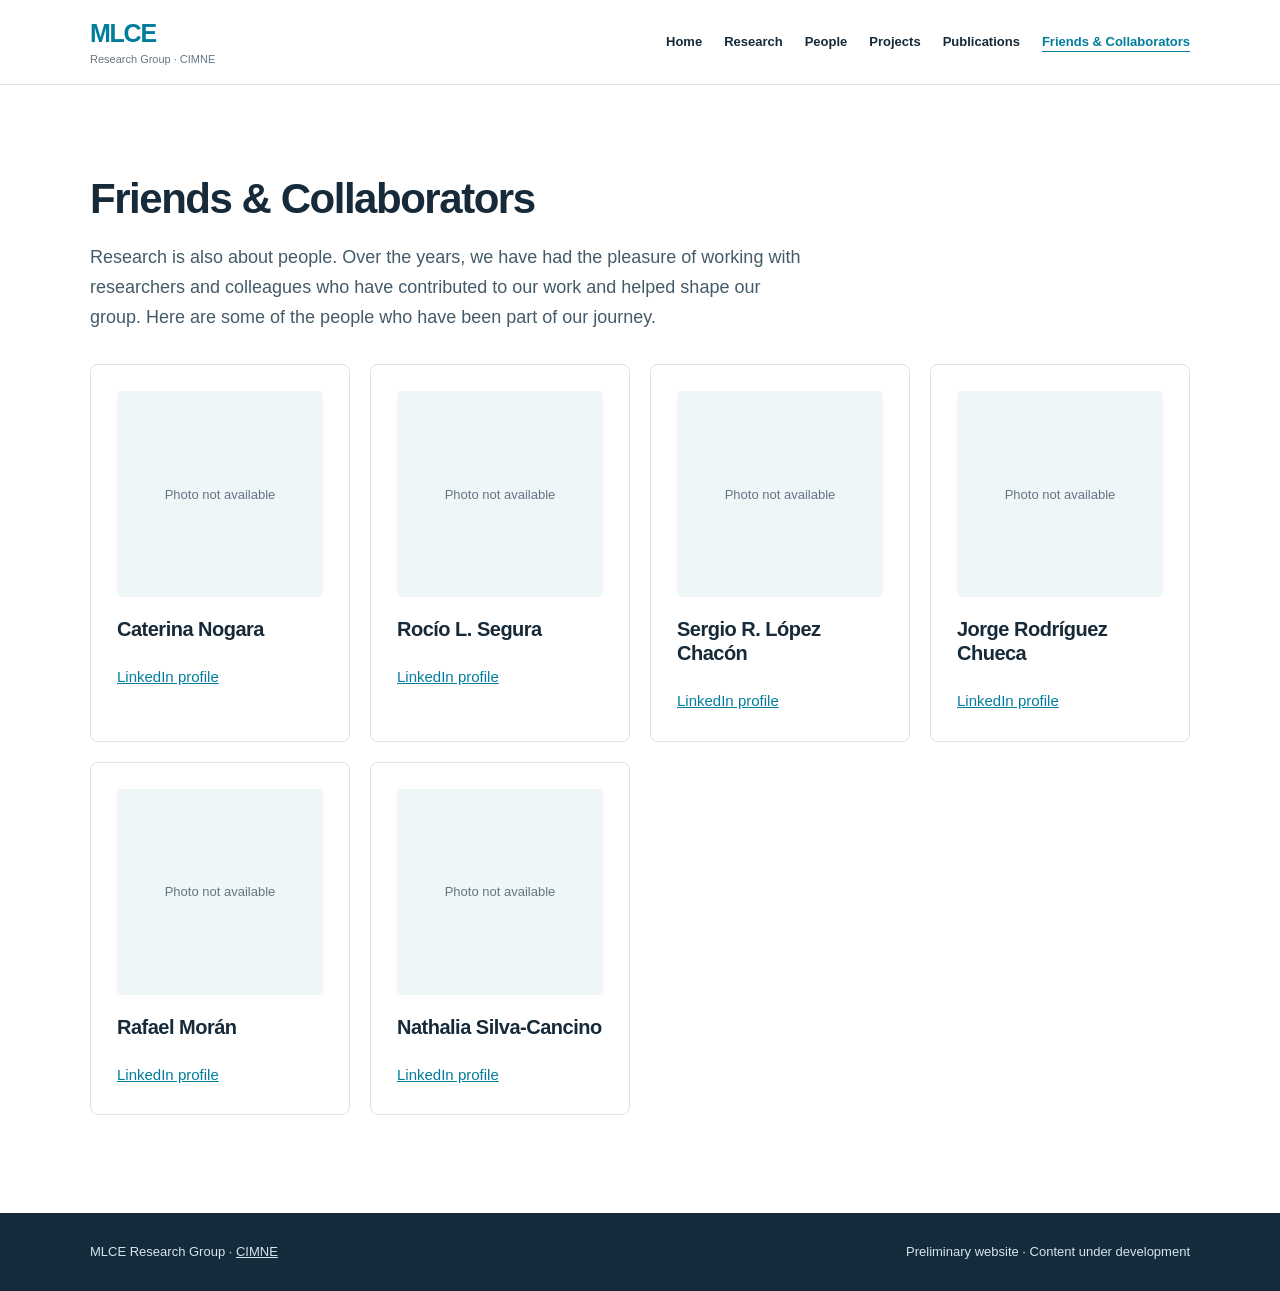
==== friends.html @ 8c014543 "Restructure MLCE website into six static pages" ====
<!DOCTYPE html>
<html lang="en">
  <head>
    <meta charset="UTF-8">
    <meta name="viewport" content="width=device-width, initial-scale=1">
    <meta name="description" content="Machine Learning in Civil Engineering (MLCE) research group at CIMNE. Numerical Modelling, Machine Learning & Artificial Intelligence.">
    <title>Friends &amp; Collaborators | MLCE | CIMNE Research Group</title>
    <link rel="stylesheet" href="styles.css">
  </head>
  <body>
    <a class="skip-link" href="#main-content">Skip to content</a>
    <header class="site-header">
      <div class="container header-inner">
        <a href="index.html" class="brand" aria-label="MLCE home">
          <span class="brand-mark">MLCE</span>
          <span class="brand-affiliation">Research Group · CIMNE</span></a>
        <nav aria-label="Main navigation">
          <a href="index.html">Home</a>
          <a href="research.html">Research</a>
          <a href="people.html">People</a>
          <a href="projects.html">Projects</a>
          <a href="publications.html">Publications</a>
          <a href="friends.html" aria-current="page">Friends &amp; Collaborators</a>
        </nav>
      </div>
    </header>
    <main id="main-content" tabindex="-1">
      <section id="friends" class="section container">
        <h1 class="page-title">Friends &amp; Collaborators</h1>
        <p class="intro">Research is also about people. Over the years, we have had the pleasure of working with researchers and colleagues who have contributed to our work and helped shape our group. Here are some of the people who have been part of our journey.</p>
        <div class="people-grid">
          <article class="person-card">
            <div class="person-photo-placeholder">Photo not available</div>
            <h2>Caterina Nogara</h2>
            <a href="https://www.linkedin.com/in/caterina-nogara/" aria-label="LinkedIn profile of Caterina Nogara">LinkedIn profile</a>
          </article>
          <article class="person-card">
            <div class="person-photo-placeholder">Photo not available</div>
            <h2>Rocío L. Segura</h2>
            <a href="https://www.linkedin.com/in/rocio-lilen-segura-9433b287/" aria-label="LinkedIn profile of Rocío L. Segura">LinkedIn profile</a>
          </article>
          <article class="person-card">
            <div class="person-photo-placeholder">Photo not available</div>
            <h2>Sergio R. López Chacón</h2>
            <a href="https://www.linkedin.com/in/sergiolopezchacon/?isSelfProfile=false" aria-label="LinkedIn profile of Sergio R. López Chacón">LinkedIn profile</a>
          </article>
          <article class="person-card">
            <div class="person-photo-placeholder">Photo not available</div>
            <h2>Jorge Rodríguez Chueca</h2>
            <a href="https://www.linkedin.com/in/jorge-rodr%C3%ADguez-chueca-48218866/" aria-label="LinkedIn profile of Jorge Rodríguez Chueca">LinkedIn profile</a>
          </article>
          <article class="person-card">
            <div class="person-photo-placeholder">Photo not available</div>
            <h2>Rafael Morán</h2>
            <a href="https://www.linkedin.com/in/rafamoran/" aria-label="LinkedIn profile of Rafael Morán">LinkedIn profile</a>
          </article>
          <article class="person-card">
            <div class="person-photo-placeholder">Photo not available</div>
            <h2>Nathalia Silva-Cancino</h2>
            <a href="https://www.linkedin.com/in/nathalia-silvac992/" aria-label="LinkedIn profile of Nathalia Silva-Cancino">LinkedIn profile</a>
          </article>
        </div>
      </section>
    </main>
    <footer class="footer">
      <div class="container footer-inner">
        <span>MLCE Research Group · <a href="https://cimne.com/" target="_blank" rel="noopener noreferrer">CIMNE</a></span>
        <span>Preliminary website · Content under development</span>
      </div>
    </footer>
  </body>
</html>
---- styles.css ----
:root {
  --ink: #162a39;
  --muted: #647683;
  --blue: #007d9d;
  --pale: #eef6f8;
  --line: #d9e3e8;
  --max: 1100px;
  --anchor-offset: 90px;
}

* {
  box-sizing: border-box;
}

html {
  scroll-behavior: smooth;
}

/* Keep fragment targets clear of the sticky header at each breakpoint. */
main[id],
section[id] {
  scroll-margin-top: var(--anchor-offset);
}

body {
  min-height: 100vh;
  display: flex;
  flex-direction: column;
  margin: 0;
  font-family: Inter, Arial, Helvetica, sans-serif;
  line-height: 1.65;
  color: var(--ink);
  background: #fff;
}

a {
  color: inherit;
}

main {
  flex: 1;
}

nav a[aria-current="page"] {
  color: var(--blue);
  text-decoration: underline;
  text-underline-offset: 5px;
}

nav a:focus-visible {
  outline: 2px solid var(--blue);
  outline-offset: 3px;
}

.container {
  width: min(var(--max), calc(100% - 48px));
  margin: auto;
}

.site-header {
  background: white;
  border-bottom: 1px solid var(--line);
  position: sticky;
  top: 0;
  z-index: 10;
}

.header-inner {
  min-height: 84px;
  display: flex;
  align-items: center;
  justify-content: space-between;
  gap: 26px;
}

.brand {
  text-decoration: none;
  display: flex;
  flex-direction: column;
  line-height: 1.2;
}

.brand-mark {
  font-size: 25px;
  font-weight: 800;
  letter-spacing: -.05em;
  color: var(--blue);
}

.brand-affiliation {
  font-size: 11px;
  color: var(--muted);
  margin-top: 5px;
}

nav {
  display: flex;
  flex-wrap: wrap;
  gap: 22px;
}

nav a {
  text-decoration: none;
  font-weight: 600;
  font-size: 13px;
}

nav a:hover,
.footer a:hover {
  color: var(--blue);
}

.hero {
  padding: 116px 0 126px;
  background: linear-gradient(115deg, #e8f5f7 0%, #f7fbfc 65%, #fff 100%);
  border-bottom: 1px solid var(--line);
}

.eyebrow {
  font-size: 12px;
  letter-spacing: .15em;
  text-transform: uppercase;
  font-weight: 800;
  color: var(--blue);
  margin: 0 0 18px;
}

.hero h1 {
  font-size: clamp(40px, 6vw, 76px);
  line-height: 1.08;
  letter-spacing: -.055em;
  max-width: 850px;
  margin: 0 0 26px;
}

.subtitle {
  font-size: clamp(19px, 2.5vw, 25px);
  font-weight: 650;
  max-width: 900px;
  margin: 0 0 18px;
}

.hero-description {
  color: #445b69;
  font-size: 17px;
  max-width: 720px;
  margin: 0 0 30px;
}

.cta {
  display: inline-block;
  color: white;
  background: var(--blue);
  padding: 12px 22px;
  border-radius: 5px;
  text-decoration: none;
  font-weight: 700;
}

.cta:hover {
  background: #00637d;
}

.section {
  padding-top: 90px;
  padding-bottom: 98px;
}

.section-alt {
  background: #f6f9fa;
}

.section > h2,
.page-title {
  font-size: clamp(30px, 4vw, 42px);
  line-height: 1.15;
  letter-spacing: -.035em;
  margin: 0 0 20px;
}

.intro {
  max-width: 720px;
  font-size: 18px;
  color: #445b69;
  margin-bottom: 32px;
}

.cards {
  display: grid;
  grid-template-columns: repeat(3, minmax(0, 1fr));
  gap: 20px;
}

.card {
  border: 1px solid var(--line);
  border-radius: 8px;
  padding: 30px 26px;
  background: #fff;
  min-height: 238px;
}

.card-number {
  font-weight: 750;
  font-size: 12px;
  color: var(--blue);
}

.card h2,
.card h3 {
  font-size: 22px;
  letter-spacing: -.025em;
  line-height: 1.2;
  margin: 26px 0 12px;
}

.card p {
  font-size: 15px;
  color: #5a6b78;
  margin: 0;
}

.methods {
  padding: 26px 30px;
  background: var(--pale);
  border-left: 3px solid var(--blue);
  margin-top: 32px;
}

.methods p {
  color: #526675;
  margin: 6px 0 0;
}

.methods h2 {
  margin: 0;
  font-size: 18px;
}

.muted {
  color: var(--muted);
}

/* People: shared card layout for researchers and PhD students. */
.people-category {
  margin: 32px 0 20px;
  font-size: 22px;
}

.people-grid {
  display: grid;
  grid-template-columns: repeat(auto-fit, minmax(min(100%, 230px), 1fr));
  gap: 20px;
}

.person-card {
  padding: 26px;
  border: 1px solid var(--line);
  border-radius: 8px;
  background: #fff;
  overflow-wrap: anywhere;
}

.person-photo-placeholder {
  display: flex;
  align-items: center;
  justify-content: center;
  aspect-ratio: 1;
  border-radius: 5px;
  background: var(--pale);
  color: var(--muted);
  font-size: 13px;
}

.person-card h2,
.person-card h3,
.person-card h4 {
  margin: 20px 0 8px;
  font-size: 20px;
  line-height: 1.2;
  letter-spacing: -.025em;
}

.person-card p {
  margin: 0;
  color: var(--muted);
  font-size: 15px;
}

.person-card a {
  display: inline-block;
  margin-top: 16px;
  color: var(--blue);
  font-size: 15px;
}

.person-card a:focus-visible {
  outline: 2px solid var(--blue);
  outline-offset: 3px;
}

/* Projects reuse the shared card styles and mobile grid breakpoint. */
.projects-grid {
  grid-template-columns: repeat(2, minmax(0, 1fr));
}

.project-card {
  overflow-wrap: anywhere;
}

.project-card h2 {
  margin-top: 0;
  color: var(--blue);
}

.project-card .project-meta {
  font-size: 13px;
}

.project-card h3 {
  margin: 20px 0 12px;
  font-size: 18px;
  line-height: 1.35;
}

.project-card a {
  display: inline-block;
  margin-top: 16px;
  color: var(--blue);
  font-size: 15px;
}

.project-card a:focus-visible {
  outline: 2px solid var(--blue);
  outline-offset: 3px;
}

/* Publications remain a single, naturally wrapping list at every width. */
.publications-list {
  margin: 0;
  padding-left: 24px;
  overflow-wrap: anywhere;
}

.publications-list li {
  padding-left: 8px;
  margin-bottom: 28px;
}

.publications-list h2 {
  margin: 0 0 8px;
  font-size: 18px;
  line-height: 1.4;
}

.publications-list p {
  margin: 4px 0;
  color: var(--muted);
  font-size: 15px;
}

.publications-list a,
.publication-profiles a {
  color: var(--blue);
  text-underline-offset: 3px;
}

.publications-list a:focus-visible,
.publication-profiles a:focus-visible {
  outline: 2px solid var(--blue);
  outline-offset: 3px;
}

.publication-profiles {
  margin-top: 32px;
  overflow-wrap: anywhere;
}

.publication-profiles ul {
  padding-left: 24px;
}

.footer {
  background: #142b3b;
  color: #d5e5ec;
  padding: 28px 0;
  font-size: 13px;
}

.footer-inner {
  display: flex;
  justify-content: space-between;
  gap: 15px;
  flex-wrap: wrap;
}

.footer a {
  color: inherit;
}

@media (max-width: 760px) {
  :root {
    --anchor-offset: 180px;
  }

  .header-inner {
    padding: 15px 0;
    align-items: flex-start;
    flex-direction: column;
  }

  nav {
    gap: 12px 18px;
  }

  .hero {
    padding: 80px 0;
  }

  .cards {
    grid-template-columns: 1fr;
  }

  .card {
    min-height: auto;
  }

  .section {
    padding-top: 70px;
    padding-bottom: 75px;
  }
}

/* Allow extra space when the mobile navigation wraps onto more lines. */
@media (max-width: 360px) {
  :root {
    --anchor-offset: 220px;
  }
}

/* Reveal the bypass link when navigating with a keyboard. */
.skip-link {
  position: fixed;
  top: 8px;
  left: 8px;
  z-index: 20;
  padding: 10px 16px;
  color: #fff;
  background: var(--ink);
  border-radius: 5px;
  transform: translateY(calc(-100% - 16px));
}

.skip-link:focus {
  transform: translateY(0);
  outline: 2px solid var(--blue);
  outline-offset: 2px;
}

@media (prefers-reduced-motion: reduce) {
  html {
    scroll-behavior: auto;
  }
}
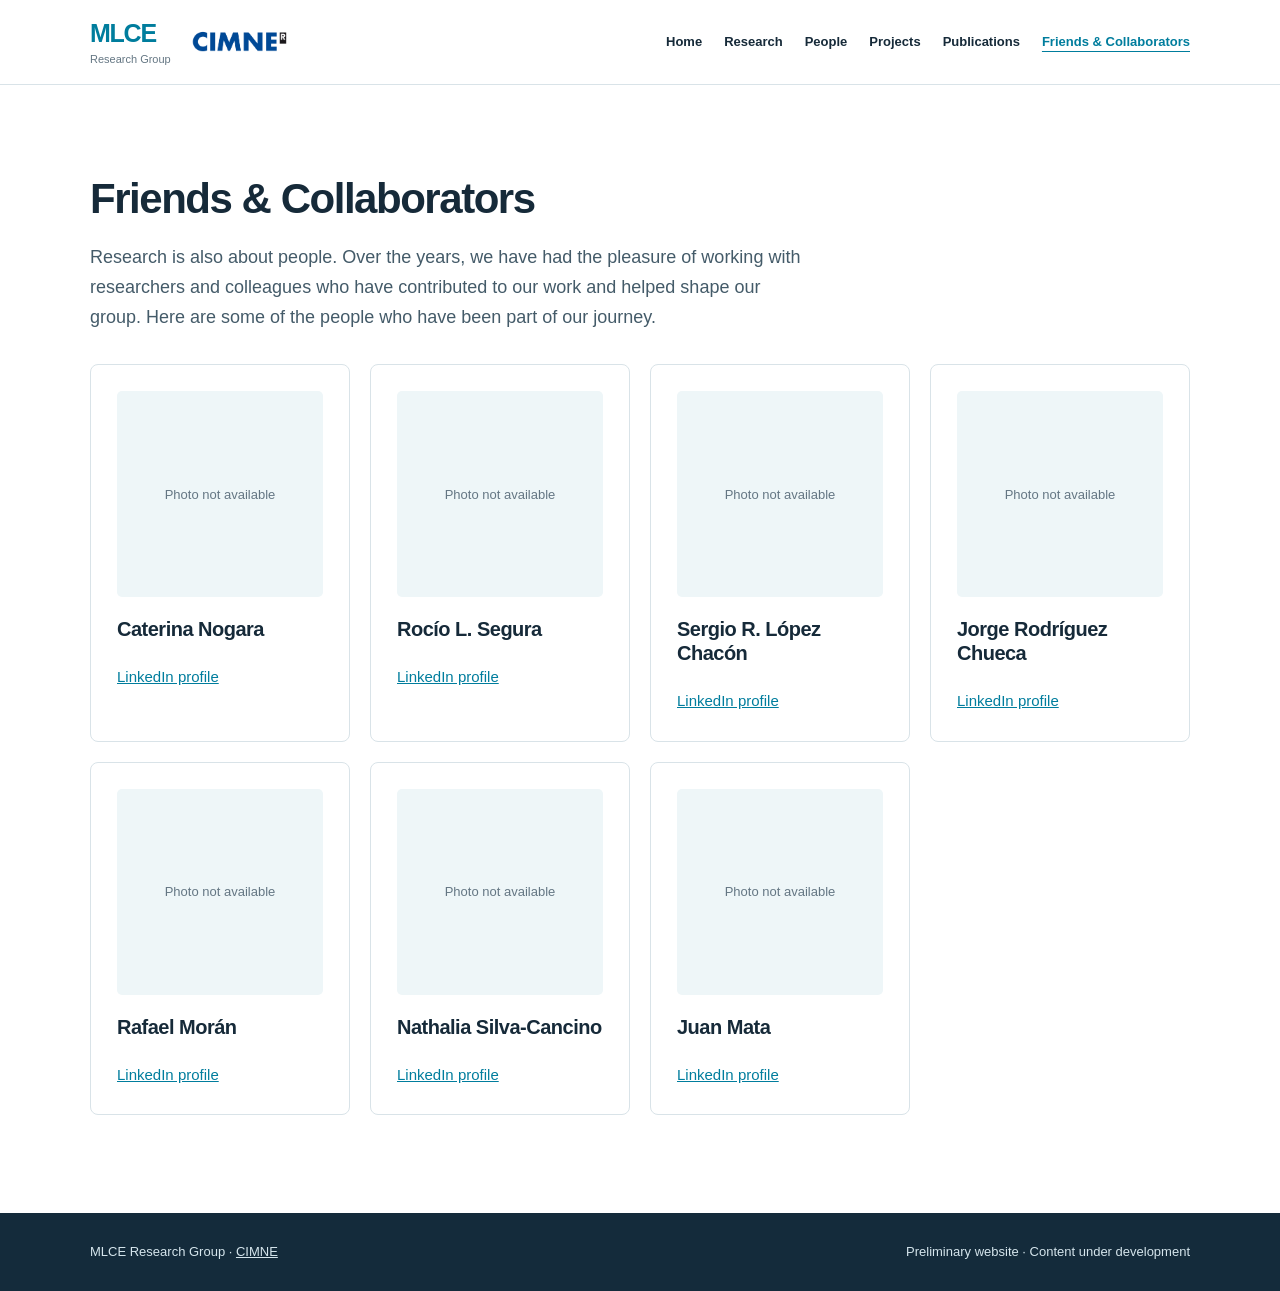
==== commit d6cc889a: "Update group portraits, membership and CIMNE branding" ====
--- a/friends.html
+++ b/friends.html
@@ -13,7 +13,9 @@
       <div class="container header-inner">
         <a href="index.html" class="brand" aria-label="MLCE home">
           <span class="brand-mark">MLCE</span>
-          <span class="brand-affiliation">Research Group · CIMNE</span></a>
+          <span class="brand-affiliation">Research Group</span>
+          <img class="brand-logo" src="assets/images/cimne-colour.png" alt="CIMNE" width="571" height="140">
+        </a>
         <nav aria-label="Main navigation">
           <a href="index.html">Home</a>
           <a href="research.html">Research</a>
@@ -59,6 +61,11 @@
             <h2>Nathalia Silva-Cancino</h2>
             <a href="https://www.linkedin.com/in/nathalia-silvac992/" aria-label="LinkedIn profile of Nathalia Silva-Cancino">LinkedIn profile</a>
           </article>
+          <article class="person-card">
+            <div class="person-photo-placeholder">Photo not available</div>
+            <h2>Juan Mata</h2>
+            <a href="https://www.linkedin.com/in/juanmata1/" aria-label="LinkedIn profile of Juan Mata">LinkedIn profile</a>
+          </article>
         </div>
       </section>
     </main>
--- a/styles.css
+++ b/styles.css
@@ -75,8 +75,10 @@
 
 .brand {
   text-decoration: none;
-  display: flex;
-  flex-direction: column;
+  display: grid;
+  grid-template-columns: max-content 100px;
+  column-gap: 18px;
+  flex-shrink: 0;
   line-height: 1.2;
 }
 
@@ -88,9 +90,19 @@
 }
 
 .brand-affiliation {
+  grid-column: 1;
   font-size: 11px;
   color: var(--muted);
   margin-top: 5px;
+}
+
+.brand-logo {
+  grid-column: 2;
+  grid-row: 1 / 3;
+  align-self: center;
+  display: block;
+  width: 100px;
+  height: auto;
 }
 
 nav {
@@ -248,7 +260,7 @@
 
 .people-grid {
   display: grid;
-  grid-template-columns: repeat(auto-fit, minmax(min(100%, 230px), 1fr));
+  grid-template-columns: repeat(auto-fill, minmax(min(100%, 230px), 1fr));
   gap: 20px;
 }
 
@@ -258,6 +270,37 @@
   border-radius: 8px;
   background: #fff;
   overflow-wrap: anywhere;
+}
+
+.person-photo {
+  display: block;
+  width: 100%;
+  height: auto;
+  aspect-ratio: 1;
+  object-fit: cover;
+  border-radius: 5px;
+}
+
+.person-photo-frame {
+  aspect-ratio: 1;
+  overflow: hidden;
+  border-radius: 5px;
+}
+
+.person-photo-zoom {
+  transform: scale(1.4);
+  transform-origin: 50% 25%;
+}
+
+/* Crop the supplied decorative borders within the shared square frame. */
+.person-photo-david {
+  transform: scale(1.32);
+  transform-origin: 28% 24%;
+}
+
+.person-photo-carmen {
+  transform: scale(1.32);
+  transform-origin: 30% 33%;
 }
 
 .person-photo-placeholder {
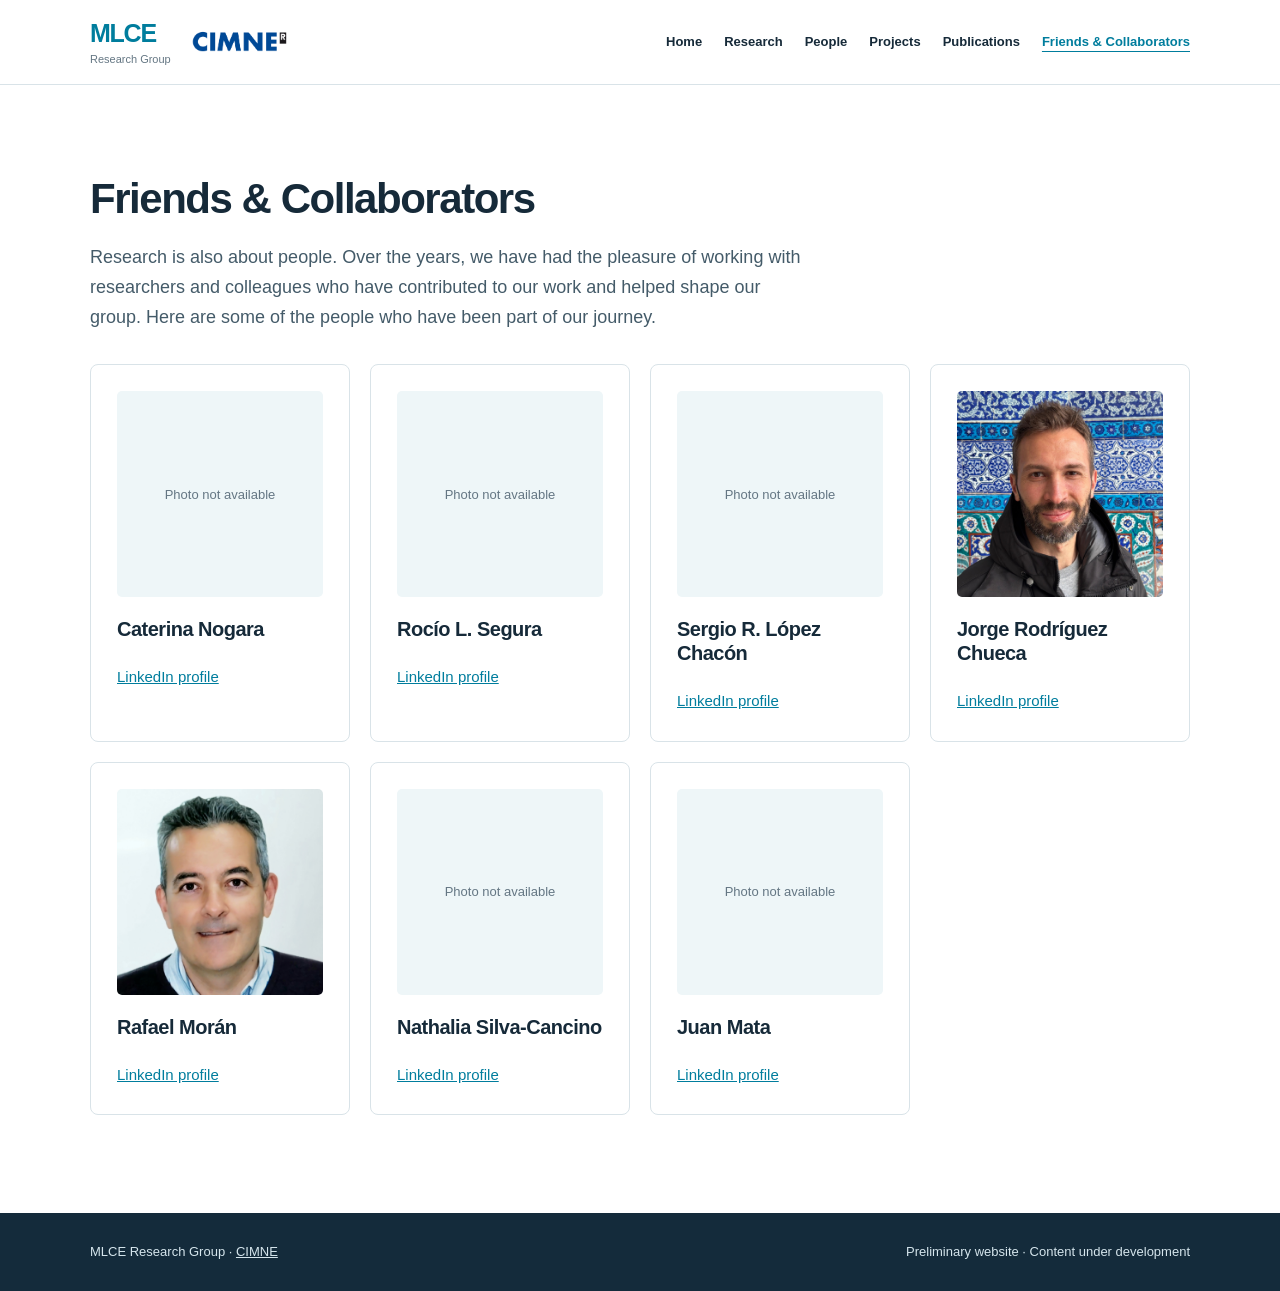
==== commit b193b137: "Add Jorge and Rafael collaborator photos" ====
--- a/friends.html
+++ b/friends.html
@@ -47,12 +47,12 @@
             <a href="https://www.linkedin.com/in/sergiolopezchacon/?isSelfProfile=false" aria-label="LinkedIn profile of Sergio R. López Chacón">LinkedIn profile</a>
           </article>
           <article class="person-card">
-            <div class="person-photo-placeholder">Photo not available</div>
+            <img class="person-photo" src="assets/images/JorgeRChueca.jpeg" alt="Jorge Rodríguez Chueca" width="3840" height="5120" loading="lazy">
             <h2>Jorge Rodríguez Chueca</h2>
             <a href="https://www.linkedin.com/in/jorge-rodr%C3%ADguez-chueca-48218866/" aria-label="LinkedIn profile of Jorge Rodríguez Chueca">LinkedIn profile</a>
           </article>
           <article class="person-card">
-            <div class="person-photo-placeholder">Photo not available</div>
+            <img class="person-photo person-photo-rafael" src="assets/images/RafaMoran.jpg" alt="Rafael Morán" width="1992" height="2656" loading="lazy">
             <h2>Rafael Morán</h2>
             <a href="https://www.linkedin.com/in/rafamoran/" aria-label="LinkedIn profile of Rafael Morán">LinkedIn profile</a>
           </article>
--- a/styles.css
+++ b/styles.css
@@ -279,6 +279,10 @@
   aspect-ratio: 1;
   object-fit: cover;
   border-radius: 5px;
+}
+
+.person-photo-rafael {
+  object-position: center 20%;
 }
 
 .person-photo-frame {
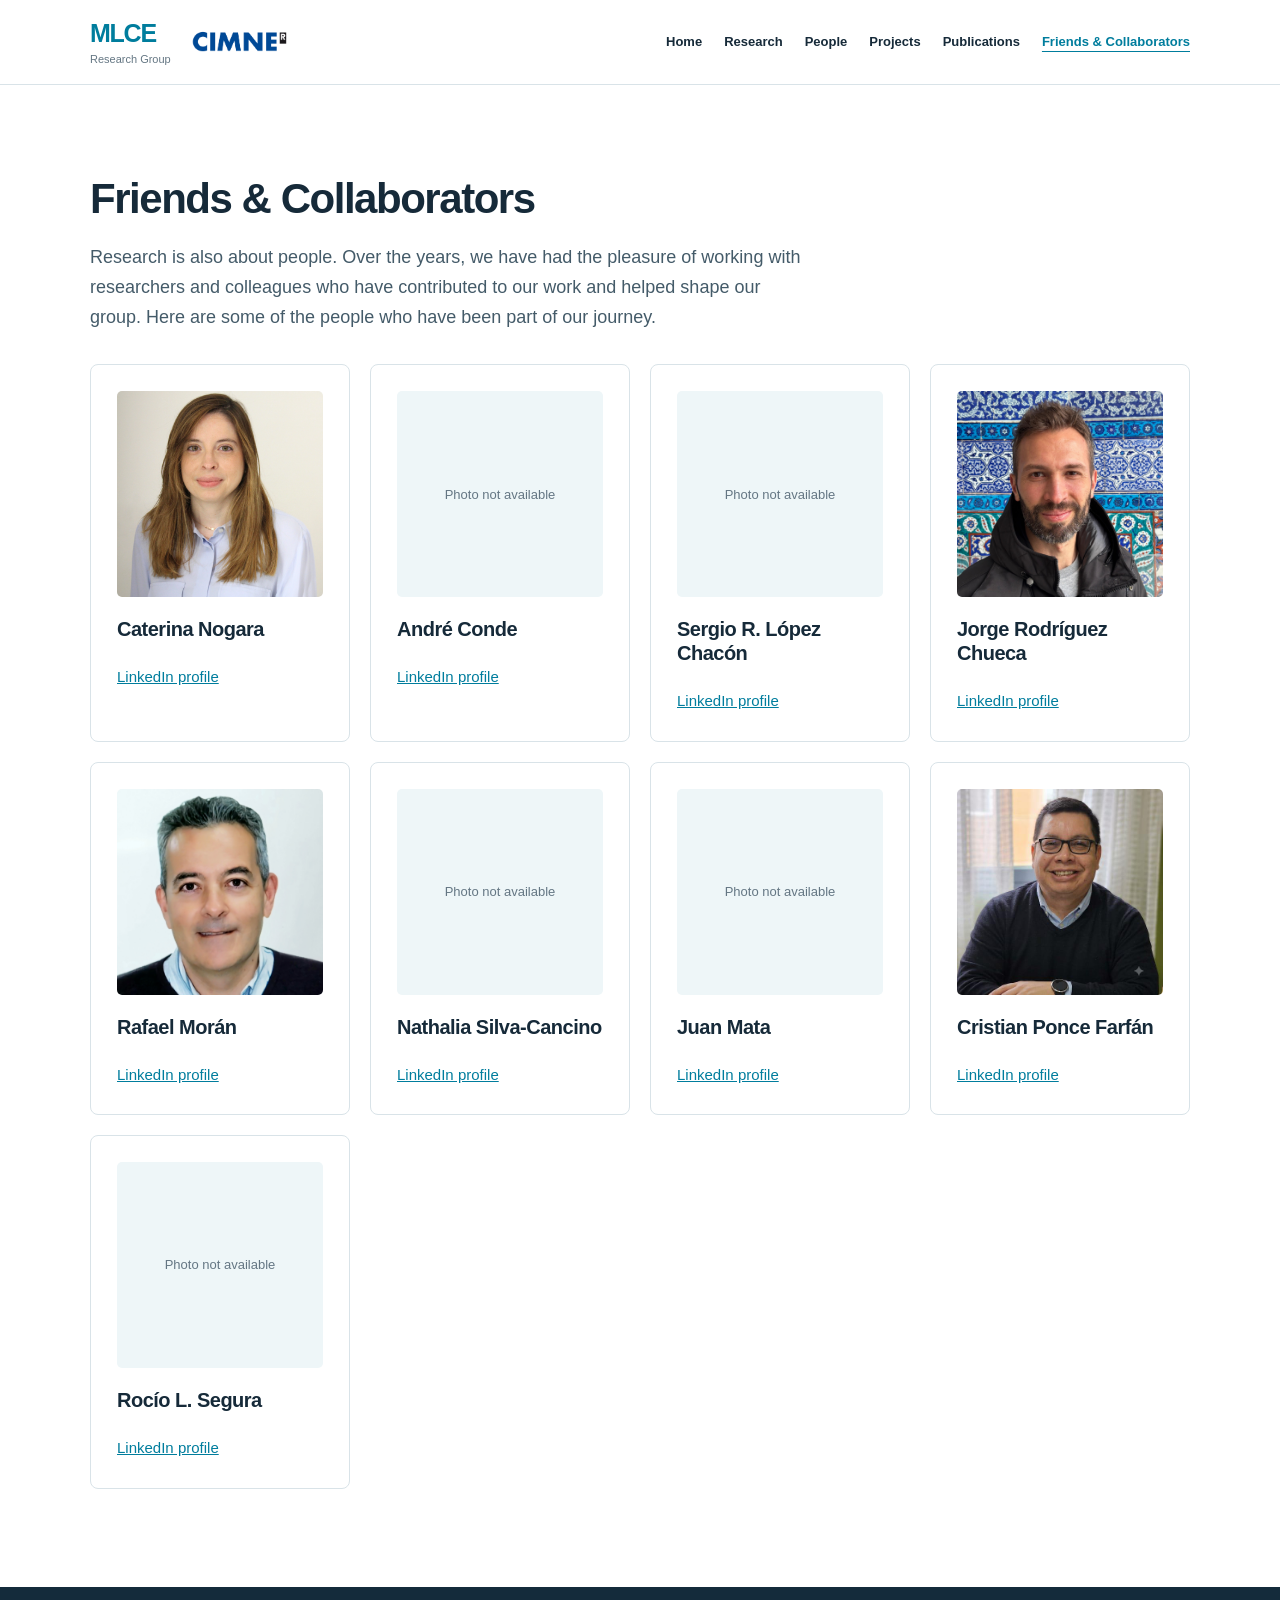
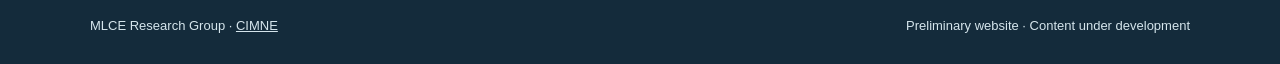
==== commit e0aebcab: "Add collaborators, photos and profile links - Friends: add Cristian Ponce Farfán and André Conde; ad" ====
--- a/friends.html
+++ b/friends.html
@@ -32,14 +32,14 @@
         <p class="intro">Research is also about people. Over the years, we have had the pleasure of working with researchers and colleagues who have contributed to our work and helped shape our group. Here are some of the people who have been part of our journey.</p>
         <div class="people-grid">
           <article class="person-card">
-            <div class="person-photo-placeholder">Photo not available</div>
+            <img class="person-photo person-photo-caterina" src="assets/images/caterina-nogara.jpeg" alt="Caterina Nogara" width="2730" height="4096" loading="lazy">
             <h2>Caterina Nogara</h2>
             <a href="https://www.linkedin.com/in/caterina-nogara/" aria-label="LinkedIn profile of Caterina Nogara">LinkedIn profile</a>
           </article>
           <article class="person-card">
             <div class="person-photo-placeholder">Photo not available</div>
-            <h2>Rocío L. Segura</h2>
-            <a href="https://www.linkedin.com/in/rocio-lilen-segura-9433b287/" aria-label="LinkedIn profile of Rocío L. Segura">LinkedIn profile</a>
+            <h2>André Conde</h2>
+            <a href="https://www.linkedin.com/in/andre-conde-vazquez-71a57438/" aria-label="LinkedIn profile of André Conde">LinkedIn profile</a>
           </article>
           <article class="person-card">
             <div class="person-photo-placeholder">Photo not available</div>
@@ -66,6 +66,16 @@
             <h2>Juan Mata</h2>
             <a href="https://www.linkedin.com/in/juanmata1/" aria-label="LinkedIn profile of Juan Mata">LinkedIn profile</a>
           </article>
+          <article class="person-card">
+            <img class="person-photo" src="assets/images/cristian_ponce.jpg" alt="Cristian Ponce Farfán" width="512" height="512" loading="lazy">
+            <h2>Cristian Ponce Farfán</h2>
+            <a href="https://www.linkedin.com/in/cristian-ponce-farf%C3%A1n-28b11664/" aria-label="LinkedIn profile of Cristian Ponce Farfán">LinkedIn profile</a>
+          </article>
+          <article class="person-card">
+            <div class="person-photo-placeholder">Photo not available</div>
+            <h2>Rocío L. Segura</h2>
+            <a href="https://www.linkedin.com/in/rocio-lilen-segura-9433b287/" aria-label="LinkedIn profile of Rocío L. Segura">LinkedIn profile</a>
+          </article>
         </div>
       </section>
     </main>
--- a/styles.css
+++ b/styles.css
@@ -283,6 +283,14 @@
 
 .person-photo-rafael {
   object-position: center 20%;
+}
+
+.person-photo-caterina {
+  object-position: center 15%;
+}
+
+.person-photo-shakib {
+  object-position: center top;
 }
 
 .person-photo-frame {
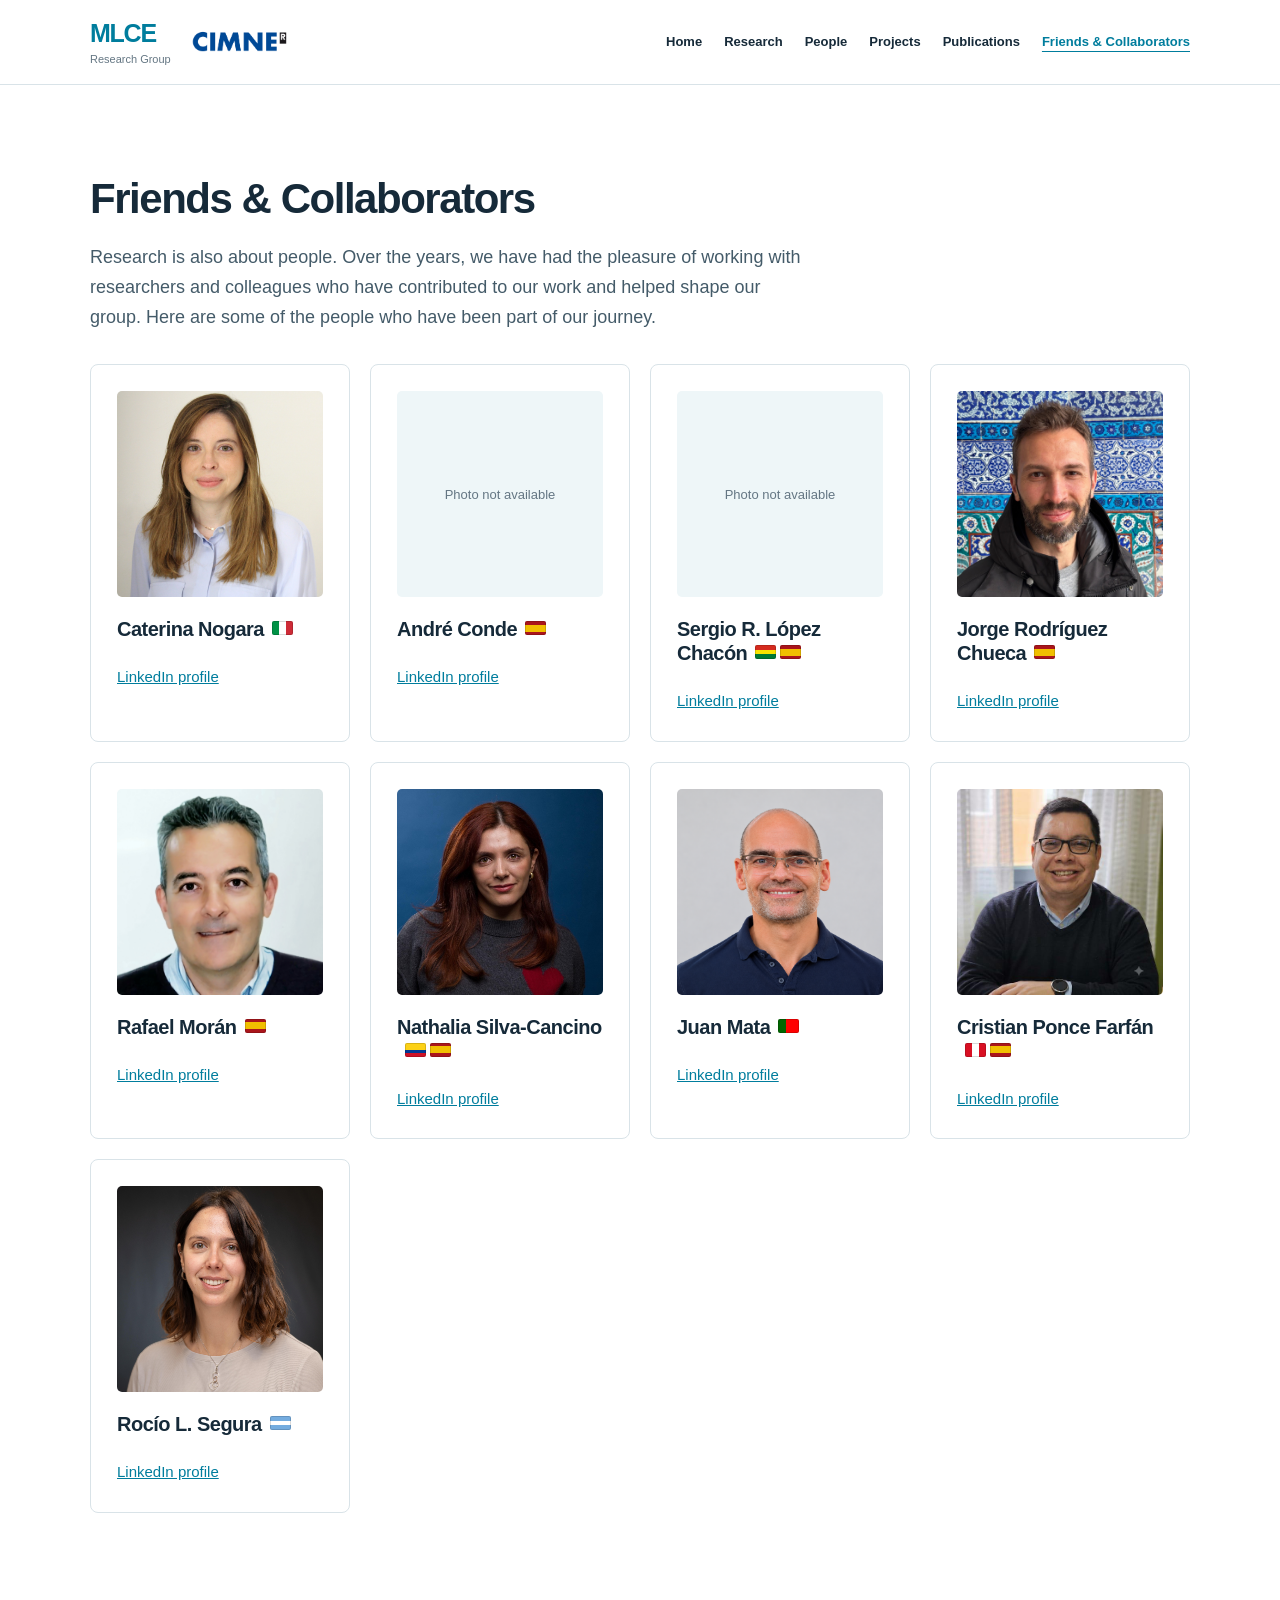
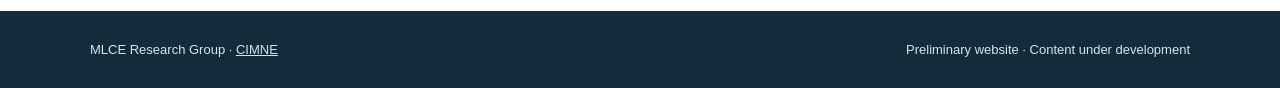
==== commit 305f0e68: "Add collaborator photos and nationality flags - Friends: add photos for Nathalia Silva-Cancino, Juan" ====
--- a/friends.html
+++ b/friends.html
@@ -33,47 +33,47 @@
         <div class="people-grid">
           <article class="person-card">
             <img class="person-photo person-photo-caterina" src="assets/images/caterina-nogara.jpeg" alt="Caterina Nogara" width="2730" height="4096" loading="lazy">
-            <h2>Caterina Nogara</h2>
+            <h2>Caterina Nogara<span class="flag flag-it" role="img" aria-label="Italy" title="Italy"></span></h2>
             <a href="https://www.linkedin.com/in/caterina-nogara/" aria-label="LinkedIn profile of Caterina Nogara">LinkedIn profile</a>
           </article>
           <article class="person-card">
             <div class="person-photo-placeholder">Photo not available</div>
-            <h2>André Conde</h2>
+            <h2>André Conde<span class="flag flag-es" role="img" aria-label="Spain" title="Spain"></span></h2>
             <a href="https://www.linkedin.com/in/andre-conde-vazquez-71a57438/" aria-label="LinkedIn profile of André Conde">LinkedIn profile</a>
           </article>
           <article class="person-card">
             <div class="person-photo-placeholder">Photo not available</div>
-            <h2>Sergio R. López Chacón</h2>
+            <h2>Sergio R. López Chacón<span class="flag flag-bo" role="img" aria-label="Bolivia" title="Bolivia"></span><span class="flag flag-es" role="img" aria-label="Spain" title="Spain"></span></h2>
             <a href="https://www.linkedin.com/in/sergiolopezchacon/?isSelfProfile=false" aria-label="LinkedIn profile of Sergio R. López Chacón">LinkedIn profile</a>
           </article>
           <article class="person-card">
             <img class="person-photo" src="assets/images/JorgeRChueca.jpeg" alt="Jorge Rodríguez Chueca" width="3840" height="5120" loading="lazy">
-            <h2>Jorge Rodríguez Chueca</h2>
+            <h2>Jorge Rodríguez Chueca<span class="flag flag-es" role="img" aria-label="Spain" title="Spain"></span></h2>
             <a href="https://www.linkedin.com/in/jorge-rodr%C3%ADguez-chueca-48218866/" aria-label="LinkedIn profile of Jorge Rodríguez Chueca">LinkedIn profile</a>
           </article>
           <article class="person-card">
             <img class="person-photo person-photo-rafael" src="assets/images/RafaMoran.jpg" alt="Rafael Morán" width="1992" height="2656" loading="lazy">
-            <h2>Rafael Morán</h2>
+            <h2>Rafael Morán<span class="flag flag-es" role="img" aria-label="Spain" title="Spain"></span></h2>
             <a href="https://www.linkedin.com/in/rafamoran/" aria-label="LinkedIn profile of Rafael Morán">LinkedIn profile</a>
           </article>
           <article class="person-card">
-            <div class="person-photo-placeholder">Photo not available</div>
-            <h2>Nathalia Silva-Cancino</h2>
+            <img class="person-photo" src="assets/images/nathalia-silva.jpg" alt="Nathalia Silva-Cancino" width="800" height="785" loading="lazy">
+            <h2>Nathalia Silva-Cancino<span class="flag flag-co" role="img" aria-label="Colombia" title="Colombia"></span><span class="flag flag-es" role="img" aria-label="Spain" title="Spain"></span></h2>
             <a href="https://www.linkedin.com/in/nathalia-silvac992/" aria-label="LinkedIn profile of Nathalia Silva-Cancino">LinkedIn profile</a>
           </article>
           <article class="person-card">
-            <div class="person-photo-placeholder">Photo not available</div>
-            <h2>Juan Mata</h2>
+            <img class="person-photo" src="assets/images/Juan-Mata.png" alt="Juan Mata" width="1207" height="1303" loading="lazy">
+            <h2>Juan Mata<span class="flag flag-pt" role="img" aria-label="Portugal" title="Portugal"></span></h2>
             <a href="https://www.linkedin.com/in/juanmata1/" aria-label="LinkedIn profile of Juan Mata">LinkedIn profile</a>
           </article>
           <article class="person-card">
             <img class="person-photo" src="assets/images/cristian_ponce.jpg" alt="Cristian Ponce Farfán" width="512" height="512" loading="lazy">
-            <h2>Cristian Ponce Farfán</h2>
+            <h2>Cristian Ponce Farfán<span class="flag flag-pe" role="img" aria-label="Peru" title="Peru"></span><span class="flag flag-es" role="img" aria-label="Spain" title="Spain"></span></h2>
             <a href="https://www.linkedin.com/in/cristian-ponce-farf%C3%A1n-28b11664/" aria-label="LinkedIn profile of Cristian Ponce Farfán">LinkedIn profile</a>
           </article>
           <article class="person-card">
-            <div class="person-photo-placeholder">Photo not available</div>
-            <h2>Rocío L. Segura</h2>
+            <img class="person-photo" src="assets/images/rocio-segura.jpg" alt="Rocío L. Segura" width="3265" height="3265" loading="lazy">
+            <h2>Rocío L. Segura<span class="flag flag-ar" role="img" aria-label="Argentina" title="Argentina"></span></h2>
             <a href="https://www.linkedin.com/in/rocio-lilen-segura-9433b287/" aria-label="LinkedIn profile of Rocío L. Segura">LinkedIn profile</a>
           </article>
         </div>
--- a/styles.css
+++ b/styles.css
@@ -352,6 +352,31 @@
   outline: 2px solid var(--blue);
   outline-offset: 3px;
 }
+
+/* Small simplified country flags drawn with CSS (no image requests). */
+.flag {
+  display: inline-block;
+  width: 21px;
+  height: 14px;
+  margin-left: 8px;
+  border-radius: 2px;
+  box-shadow: inset 0 0 0 1px rgba(0, 0, 0, .15);
+  vertical-align: 1px;
+  forced-color-adjust: none;
+}
+
+.flag + .flag {
+  margin-left: 4px;
+}
+
+.flag-ar { background: linear-gradient(#74acdf 33.33%, #fff 0 66.67%, #74acdf 0); }
+.flag-bo { background: linear-gradient(#d52b1e 33.33%, #f9e300 0 66.67%, #007934 0); }
+.flag-co { background: linear-gradient(#fcd116 50%, #003893 0 75%, #ce1126 0); }
+.flag-es { background: linear-gradient(#aa151b 25%, #f1bf00 0 75%, #aa151b 0); }
+.flag-ir { background: linear-gradient(#239f40 33.33%, #fff 0 66.67%, #da0000 0); }
+.flag-it { background: linear-gradient(90deg, #009246 33.33%, #fff 0 66.67%, #ce2b37 0); }
+.flag-pe { background: linear-gradient(90deg, #d91023 33.33%, #fff 0 66.67%, #d91023 0); }
+.flag-pt { background: linear-gradient(90deg, #006600 40%, #ff0000 0); }
 
 /* Projects reuse the shared card styles and mobile grid breakpoint. */
 .projects-grid {
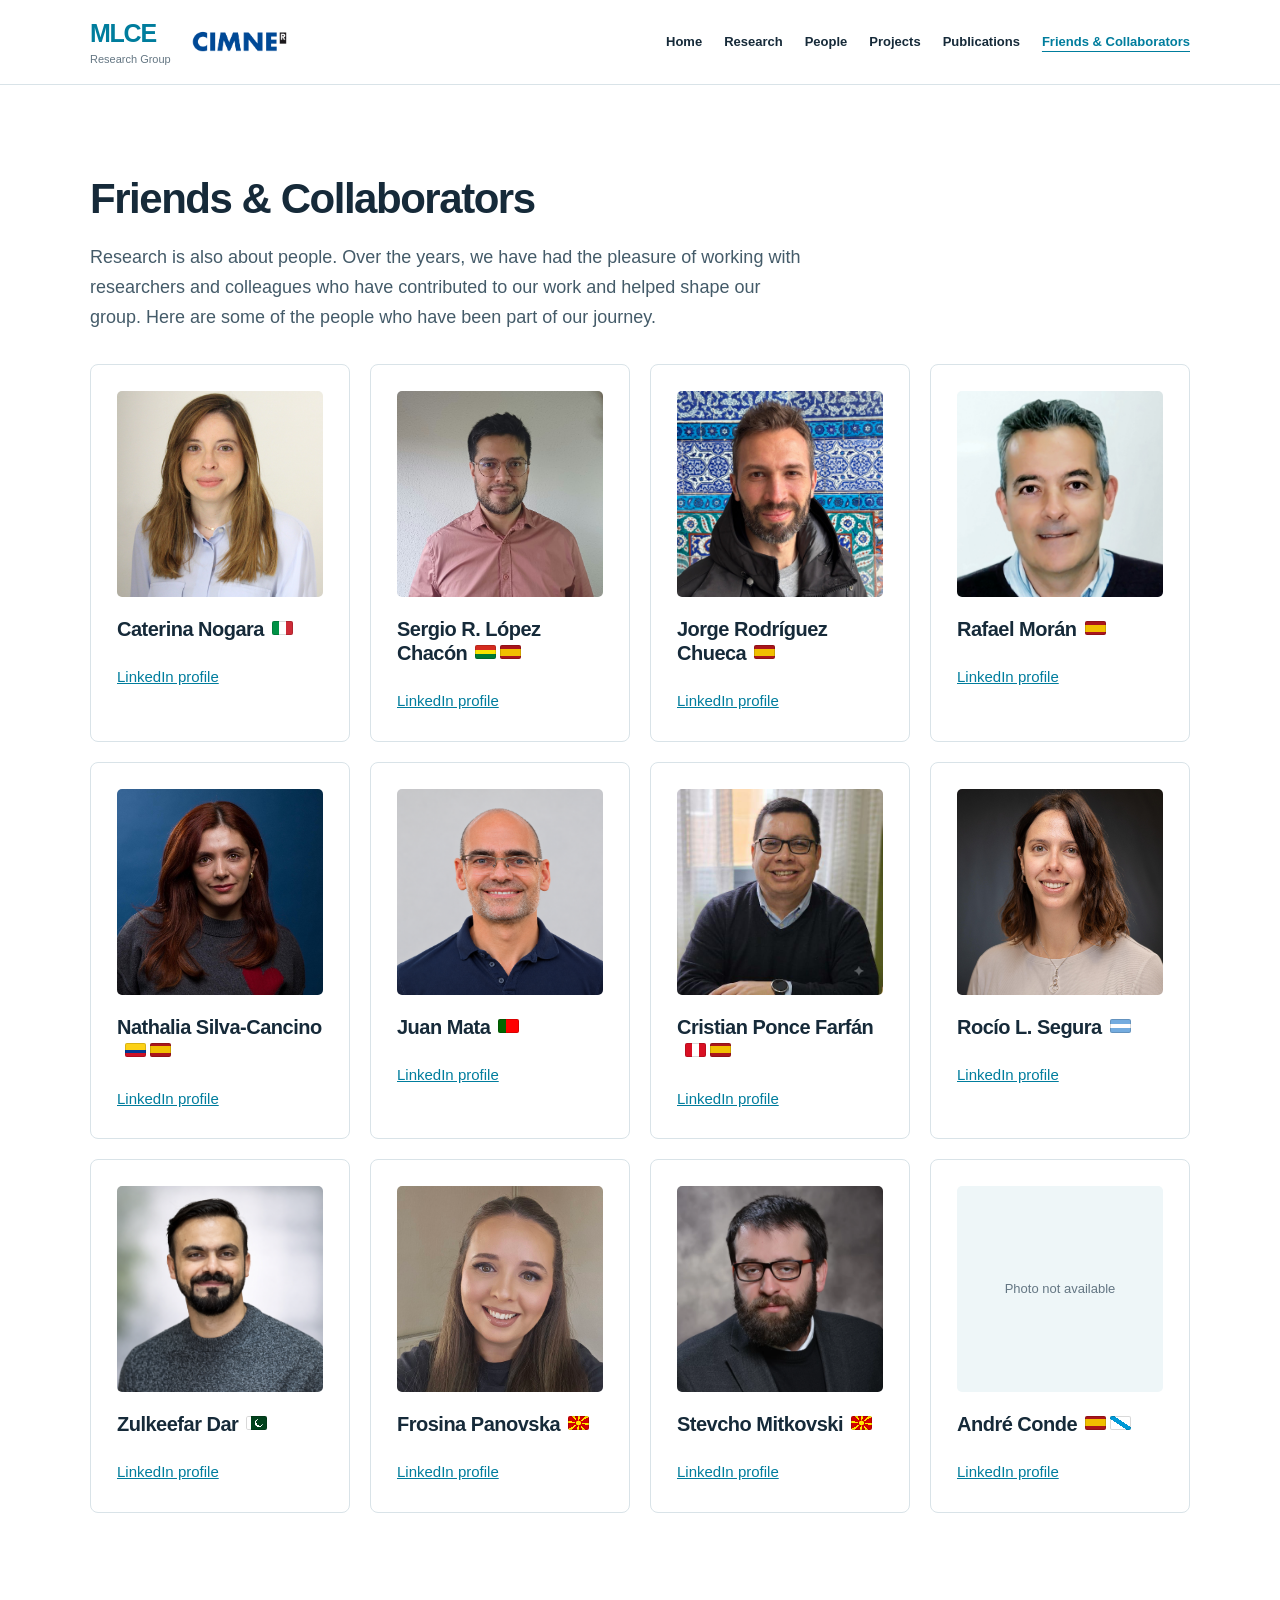
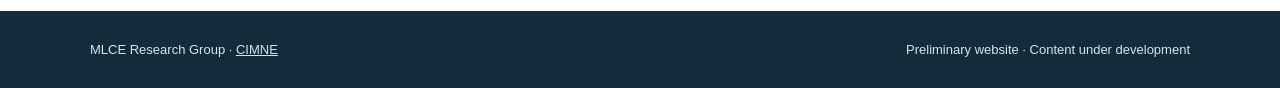
==== commit 8a3e2408: "Reorganize Research by application area and add new collaborators - Research page: three sections (D" ====
--- a/friends.html
+++ b/friends.html
@@ -37,12 +37,7 @@
             <a href="https://www.linkedin.com/in/caterina-nogara/" aria-label="LinkedIn profile of Caterina Nogara">LinkedIn profile</a>
           </article>
           <article class="person-card">
-            <div class="person-photo-placeholder">Photo not available</div>
-            <h2>André Conde<span class="flag flag-es" role="img" aria-label="Spain" title="Spain"></span></h2>
-            <a href="https://www.linkedin.com/in/andre-conde-vazquez-71a57438/" aria-label="LinkedIn profile of André Conde">LinkedIn profile</a>
-          </article>
-          <article class="person-card">
-            <div class="person-photo-placeholder">Photo not available</div>
+            <img class="person-photo" src="assets/images/sergio-lopez-chacon.jpeg" alt="Sergio R. López Chacón" width="1224" height="1382" loading="lazy">
             <h2>Sergio R. López Chacón<span class="flag flag-bo" role="img" aria-label="Bolivia" title="Bolivia"></span><span class="flag flag-es" role="img" aria-label="Spain" title="Spain"></span></h2>
             <a href="https://www.linkedin.com/in/sergiolopezchacon/?isSelfProfile=false" aria-label="LinkedIn profile of Sergio R. López Chacón">LinkedIn profile</a>
           </article>
@@ -76,6 +71,26 @@
             <h2>Rocío L. Segura<span class="flag flag-ar" role="img" aria-label="Argentina" title="Argentina"></span></h2>
             <a href="https://www.linkedin.com/in/rocio-lilen-segura-9433b287/" aria-label="LinkedIn profile of Rocío L. Segura">LinkedIn profile</a>
           </article>
+          <article class="person-card">
+            <img class="person-photo" src="assets/images/Zulkee.png" alt="Zulkeefar Dar" width="985" height="1039" loading="lazy">
+            <h2>Zulkeefar Dar<span class="flag flag-pk" role="img" aria-label="Pakistan" title="Pakistan"></span></h2>
+            <a href="https://www.linkedin.com/in/zulkeefaldar/" aria-label="LinkedIn profile of Zulkeefar Dar">LinkedIn profile</a>
+          </article>
+          <article class="person-card">
+            <img class="person-photo person-photo-frosina" src="assets/images/Frosina-panovska.jpg" alt="Frosina Panovska" width="1200" height="1600" loading="lazy">
+            <h2>Frosina Panovska<span class="flag flag-mk" role="img" aria-label="North Macedonia" title="North Macedonia"></span></h2>
+            <a href="https://www.linkedin.com/in/frosina-panovska/" aria-label="LinkedIn profile of Frosina Panovska">LinkedIn profile</a>
+          </article>
+          <article class="person-card">
+            <img class="person-photo person-photo-stevcho" src="assets/images/stevcho-mitkovski.webp" alt="Stevcho Mitkovski" width="1024" height="1536" loading="lazy">
+            <h2>Stevcho Mitkovski<span class="flag flag-mk" role="img" aria-label="North Macedonia" title="North Macedonia"></span></h2>
+            <a href="https://www.linkedin.com/in/stevcho-mitovski-8ab585127/" aria-label="LinkedIn profile of Stevcho Mitkovski">LinkedIn profile</a>
+          </article>
+          <article class="person-card">
+            <div class="person-photo-placeholder">Photo not available</div>
+            <h2>André Conde<span class="flag flag-es" role="img" aria-label="Spain" title="Spain"></span><span class="flag flag-es-ga" role="img" aria-label="Galicia" title="Galicia"></span></h2>
+            <a href="https://www.linkedin.com/in/andre-conde-vazquez-71a57438/" aria-label="LinkedIn profile of André Conde">LinkedIn profile</a>
+          </article>
         </div>
       </section>
     </main>
--- a/styles.css
+++ b/styles.css
@@ -231,23 +231,6 @@
   margin: 0;
 }
 
-.methods {
-  padding: 26px 30px;
-  background: var(--pale);
-  border-left: 3px solid var(--blue);
-  margin-top: 32px;
-}
-
-.methods p {
-  color: #526675;
-  margin: 6px 0 0;
-}
-
-.methods h2 {
-  margin: 0;
-  font-size: 18px;
-}
-
 .muted {
   color: var(--muted);
 }
@@ -291,6 +274,11 @@
 
 .person-photo-shakib {
   object-position: center top;
+}
+
+.person-photo-frosina,
+.person-photo-stevcho {
+  object-position: center 10%;
 }
 
 .person-photo-frame {
@@ -373,8 +361,20 @@
 .flag-bo { background: linear-gradient(#d52b1e 33.33%, #f9e300 0 66.67%, #007934 0); }
 .flag-co { background: linear-gradient(#fcd116 50%, #003893 0 75%, #ce1126 0); }
 .flag-es { background: linear-gradient(#aa151b 25%, #f1bf00 0 75%, #aa151b 0); }
+.flag-es-ga { background: linear-gradient(to top right, #fff 41%, #0099d6 0 59%, #fff 0); }
 .flag-ir { background: linear-gradient(#239f40 33.33%, #fff 0 66.67%, #da0000 0); }
+.flag-mk {
+  background:
+    radial-gradient(circle, #ffe600 2.4px, #d20000 2.6px 3.2px, transparent 3.4px),
+    repeating-conic-gradient(#ffe600 0 14deg, #d20000 0 45deg);
+}
 .flag-it { background: linear-gradient(90deg, #009246 33.33%, #fff 0 66.67%, #ce2b37 0); }
+.flag-pk {
+  background:
+    radial-gradient(circle at 66% 44%, #01411c 3.4px, transparent 3.6px),
+    radial-gradient(circle at 61% 50%, #fff 4px, transparent 4.2px),
+    linear-gradient(90deg, #fff 25%, #01411c 0);
+}
 .flag-pe { background: linear-gradient(90deg, #d91023 33.33%, #fff 0 66.67%, #d91023 0); }
 .flag-pt { background: linear-gradient(90deg, #006600 40%, #ff0000 0); }
 
@@ -412,6 +412,59 @@
 .project-card a:focus-visible {
   outline: 2px solid var(--blue);
   outline-offset: 3px;
+}
+
+/* Research: one block per application area, with compact topic cards. */
+.research-area {
+  margin-top: 40px;
+}
+
+.research-area + .research-area {
+  margin-top: 56px;
+  padding-top: 48px;
+  border-top: 1px solid var(--line);
+}
+
+.research-area h2 {
+  font-size: 26px;
+  letter-spacing: -.025em;
+  line-height: 1.2;
+  margin: 8px 0 12px;
+}
+
+.research-area .intro {
+  margin: 0;
+}
+
+.research-area-header {
+  display: grid;
+  grid-template-columns: minmax(0, 1fr) 280px;
+  gap: 32px;
+  align-items: center;
+  margin-bottom: 24px;
+}
+
+.research-area-image {
+  display: block;
+  width: 100%;
+  height: auto;
+  aspect-ratio: 4 / 3;
+  object-fit: cover;
+  border-radius: 8px;
+}
+
+.research-topics {
+  grid-template-columns: repeat(2, minmax(0, 1fr));
+}
+
+.research-topics .card {
+  min-height: auto;
+  padding: 24px 26px;
+}
+
+.research-topics .card h3 {
+  font-size: 18px;
+  margin: 0 0 8px;
 }
 
 /* Publications remain a single, naturally wrapping list at every width. */
@@ -502,6 +555,15 @@
 
   .card {
     min-height: auto;
+  }
+
+  .research-area-header {
+    grid-template-columns: 1fr;
+    gap: 20px;
+  }
+
+  .research-area-image {
+    max-width: 320px;
   }
 
   .section {
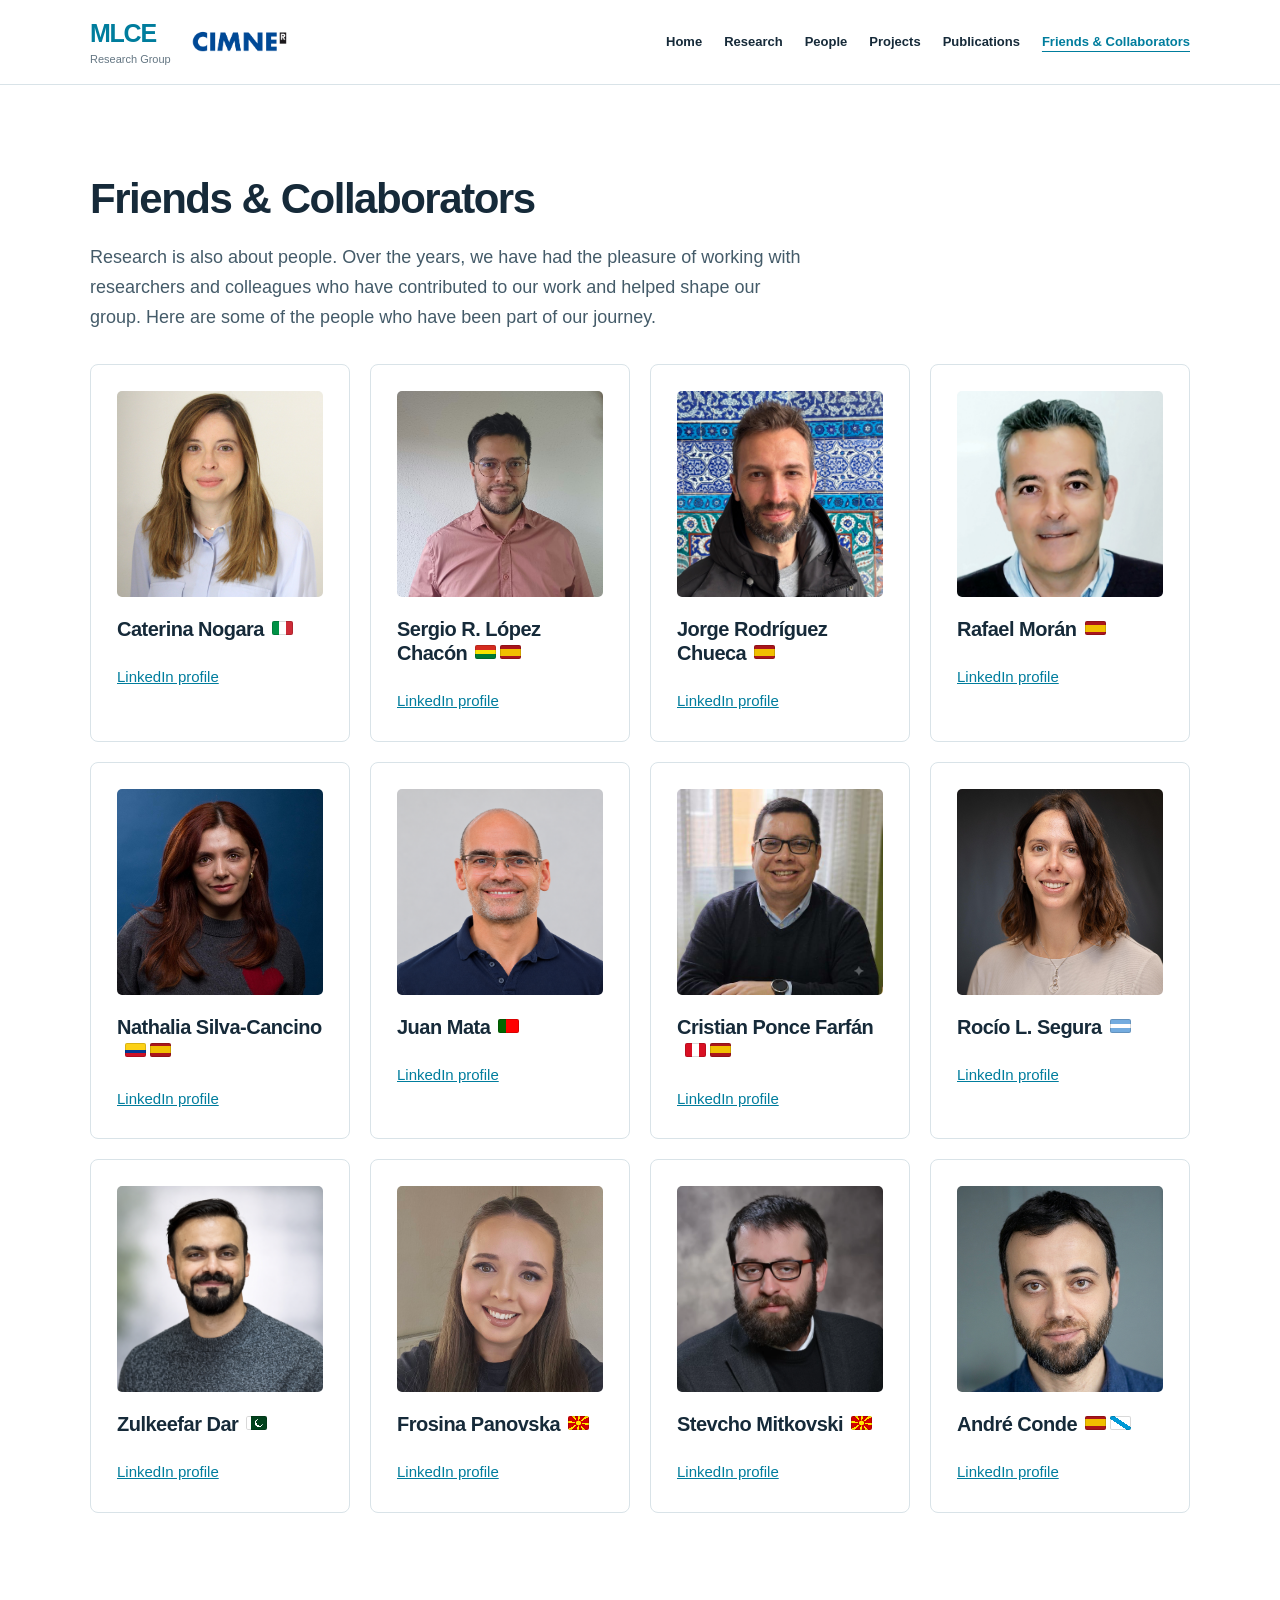
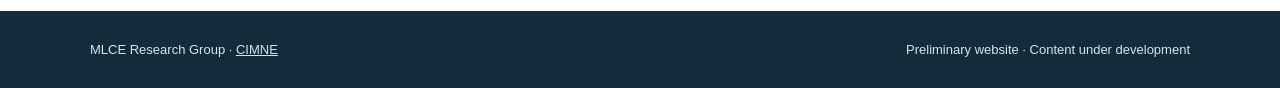
==== commit 648ba717: "Add André Conde's photo Co-Authored-By: Claude Opus 5.5 <noreply@anthropic.com>" ====
--- a/friends.html
+++ b/friends.html
@@ -87,7 +87,7 @@
             <a href="https://www.linkedin.com/in/stevcho-mitovski-8ab585127/" aria-label="LinkedIn profile of Stevcho Mitkovski">LinkedIn profile</a>
           </article>
           <article class="person-card">
-            <div class="person-photo-placeholder">Photo not available</div>
+            <img class="person-photo person-photo-andre" src="assets/images/andre-conde.png" alt="André Conde" width="820" height="965" loading="lazy">
             <h2>André Conde<span class="flag flag-es" role="img" aria-label="Spain" title="Spain"></span><span class="flag flag-es-ga" role="img" aria-label="Galicia" title="Galicia"></span></h2>
             <a href="https://www.linkedin.com/in/andre-conde-vazquez-71a57438/" aria-label="LinkedIn profile of André Conde">LinkedIn profile</a>
           </article>
--- a/styles.css
+++ b/styles.css
@@ -272,13 +272,18 @@
   object-position: center 15%;
 }
 
-.person-photo-shakib {
+.person-photo-shakib,
+.person-photo-andre {
   object-position: center top;
 }
 
 .person-photo-frosina,
 .person-photo-stevcho {
   object-position: center 10%;
+}
+
+.person-photo-aryan {
+  object-position: center 30%;
 }
 
 .person-photo-frame {
